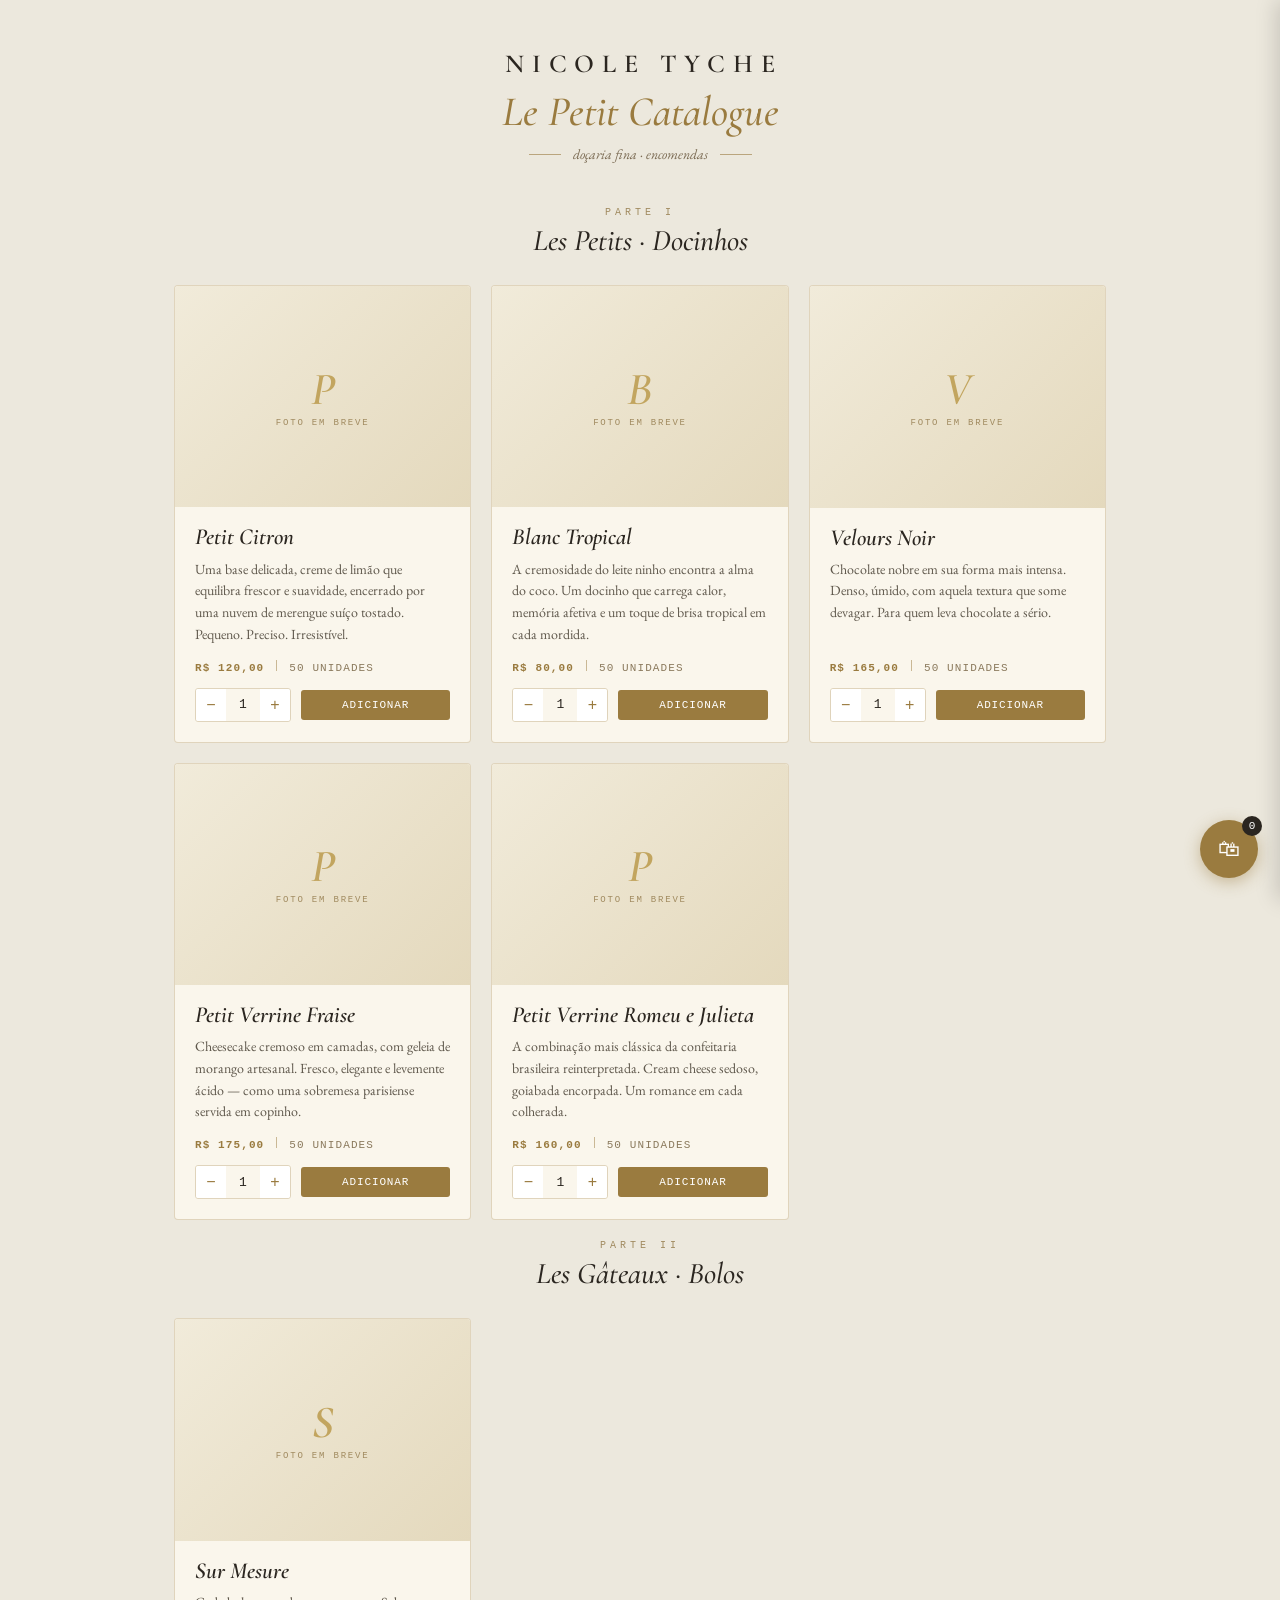
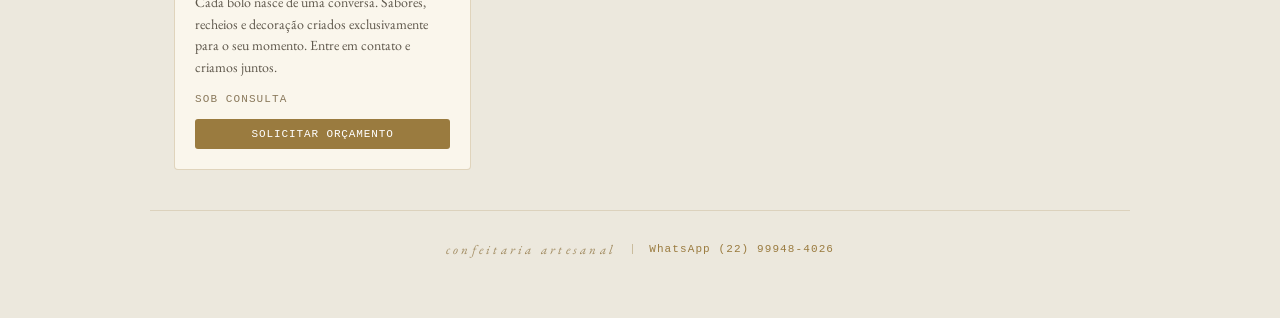
==== loja-online/index.html @ fed0089a "primeiro commit" ====
<!DOCTYPE html>
<html lang="pt-BR">
<head>
<meta charset="utf-8">
<meta name="viewport" content="width=device-width, initial-scale=1">
<title>Nicole Tyche · Loja</title>
<link rel="preconnect" href="https://fonts.googleapis.com">
<link rel="preconnect" href="https://fonts.gstatic.com" crossorigin>
<link href="https://fonts.googleapis.com/css2?family=Cormorant+Garamond:ital,wght@0,400;0,500;0,600;1,400;1,500;1,600&family=EB+Garamond:ital,wght@0,400;0,500;1,400&display=swap" rel="stylesheet">
<link rel="stylesheet" href="styles.css">
</head>
<body>

<header class="header">
  <div class="brand">Nicole Tyche</div>
  <h1 class="title">Le Petit Catalogue</h1>
  <div class="tagline">
    <span class="line"></span>
    <span class="text">doçaria fina · encomendas</span>
    <span class="line"></span>
  </div>
</header>

<main class="sheet">

  <section class="part">
    <div class="part-label">Parte I</div>
    <h2 class="part-title">Les Petits · Docinhos</h2>
  </section>

  <div class="grid" id="grid-docinhos"></div>

  <section class="part with-logo part-break">
    <div class="part-label">Parte II</div>
    <h2 class="part-title">Les Gâteaux · Bolos</h2>
  </section>

  <div class="grid" id="grid-bolos"></div>

</main>

<footer class="footer">
  <div class="row">
    <span class="label">confeitaria artesanal</span>
    <span class="sep"></span>
    <a href="https://wa.me/5522999484026">WhatsApp (22) 99948-4026</a>
  </div>
</footer>

<!-- BOTÃO FLUTUANTE DO CARRINHO -->
<button id="cart-toggle" class="cart-toggle" aria-label="Abrir carrinho">
  <span class="cart-icon">🛍</span>
  <span id="cart-count" class="cart-count">0</span>
</button>

<!-- PAINEL DO CARRINHO -->
<div id="cart-backdrop" class="cart-backdrop"></div>
<aside id="cart-panel" class="cart-panel">
  <div class="cart-header">
    <h3>Seu pedido</h3>
    <button id="cart-close" class="cart-close" aria-label="Fechar carrinho">×</button>
  </div>
  <div id="cart-items" class="cart-items"></div>
  <div class="cart-footer">
    <div class="cart-total">
      <span>Total</span>
      <span id="cart-total-value">R$ 0,00</span>
    </div>
    <button id="cart-checkout" class="cart-checkout" disabled>Finalizar pedido no WhatsApp</button>
  </div>
</aside>

<script src="products.js"></script>
<script src="cart.js"></script>
<script src="app.js"></script>
</body>
</html>
---- loja-online/styles.css ----
:root {
  --desk: #ece8dd;
  --card: #faf6ec;
  --border: rgba(154,123,63,0.28);
  --gold: #9a7b3f;
  --gold-light: #c2a55f;
  --ink: #2b2620;
  --text: #5f584c;
  --label: #a08a5f;
}

* { box-sizing: border-box; }

body {
  margin: 0;
  background: var(--desk);
  font-family: 'EB Garamond', serif;
  color: var(--ink);
}

a { color: var(--gold); }

/* ---------- header ---------- */

.header {
  text-align: center;
  padding: 48px 24px 24px;
}

.brand {
  font-family: 'Cormorant Garamond', serif;
  font-weight: 600;
  font-size: 26px;
  letter-spacing: 0.3em;
  text-transform: uppercase;
  margin-bottom: 12px;
  padding-left: 0.3em;
}

.title {
  font-family: 'Cormorant Garamond', serif;
  font-style: italic;
  font-weight: 500;
  font-size: 42px;
  line-height: 1;
  margin: 0 0 12px;
  color: var(--gold);
}

.tagline {
  display: flex;
  align-items: center;
  justify-content: center;
  gap: 12px;
  color: var(--gold);
}

.tagline .line { height: 1px; width: 32px; background: currentColor; opacity: 0.6; }
.tagline .text { font-style: italic; font-size: 14px; color: #7a6a52; }

/* ---------- sheet / parts ---------- */

.sheet {
  max-width: 980px;
  margin: 0 auto;
  padding: 0 24px 40px;
}

.part {
  text-align: center;
  padding-top: 20px;
  padding-bottom: 6px;
}

.part-label {
  font-family: 'Courier New', monospace;
  font-size: 10px;
  letter-spacing: 0.4em;
  text-transform: uppercase;
  color: var(--label);
  margin-bottom: 4px;
}

.part-title {
  font-family: 'Cormorant Garamond', serif;
  font-style: italic;
  font-weight: 500;
  font-size: 30px;
  margin: 0;
}

/* ---------- product grid ---------- */

.grid {
  display: grid;
  grid-template-columns: repeat(auto-fill, minmax(240px, 1fr));
  gap: 20px;
  padding-top: 20px;
}

.product {
  background: var(--card);
  border: 1px solid var(--border);
  border-radius: 4px;
  overflow: hidden;
  display: flex;
  flex-direction: column;
}

.product-media {
  aspect-ratio: 4 / 3;
  width: 100%;
  position: relative;
  background: linear-gradient(135deg, #f1ebda, #e4d9bd);
}

.product-media img {
  width: 100%;
  height: 100%;
  object-fit: cover;
  display: block;
}

.product-placeholder {
  width: 100%;
  height: 100%;
  display: flex;
  flex-direction: column;
  align-items: center;
  justify-content: center;
  gap: 6px;
}

.product-placeholder .letter {
  font-family: 'Cormorant Garamond', serif;
  font-style: italic;
  font-weight: 600;
  font-size: 46px;
  color: var(--gold-light);
  line-height: 1;
}

.product-placeholder .caption {
  font-family: 'Courier New', monospace;
  font-size: 9px;
  letter-spacing: 0.2em;
  text-transform: uppercase;
  color: var(--label);
}

.product-body {
  padding: 18px 20px 20px;
  display: flex;
  flex-direction: column;
  flex: 1;
}

.product-name {
  font-family: 'Cormorant Garamond', serif;
  font-style: italic;
  font-weight: 600;
  font-size: 23px;
  line-height: 1.1;
  margin: 0 0 8px;
}

.product-desc {
  font-size: 14px;
  line-height: 1.55;
  color: var(--text);
  margin: 0 0 14px;
  flex: 1;
}

.product-meta {
  display: flex;
  align-items: baseline;
  gap: 12px;
  font-family: 'Courier New', monospace;
  font-size: 11px;
  letter-spacing: 0.1em;
  text-transform: uppercase;
  color: #8a795c;
  margin-bottom: 14px;
}

.product-price { color: var(--gold); font-weight: 700; }
.product-sep { height: 11px; width: 1px; background: rgba(154,123,63,0.5); }

.product-actions {
  display: flex;
  align-items: center;
  gap: 10px;
}

.qty-stepper {
  display: flex;
  align-items: center;
  border: 1px solid var(--border);
  border-radius: 3px;
  overflow: hidden;
}

.qty-stepper button {
  width: 30px;
  height: 32px;
  border: none;
  background: #fff;
  color: var(--gold);
  font-size: 16px;
  cursor: pointer;
}

.qty-stepper button:hover { background: var(--card); }

.qty-stepper .qty-value {
  width: 34px;
  text-align: center;
  font-family: 'Courier New', monospace;
  font-size: 13px;
}

.add-btn, .quote-btn {
  flex: 1;
  border: none;
  border-radius: 3px;
  background: var(--gold);
  color: #fff;
  font-family: 'Courier New', monospace;
  font-size: 11px;
  letter-spacing: 0.08em;
  text-transform: uppercase;
  padding: 9px 12px;
  cursor: pointer;
  transition: background 0.15s;
}

.add-btn:hover, .quote-btn:hover { background: #86692f; }

.add-btn.added { background: #6f8f5f; }

/* ---------- footer ---------- */

.footer {
  text-align: center;
  padding: 30px 24px 60px;
  border-top: 1px solid rgba(154,123,63,0.2);
  max-width: 980px;
  margin: 0 auto;
}

.footer .row {
  display: flex;
  align-items: center;
  justify-content: center;
  gap: 16px;
  flex-wrap: wrap;
}

.footer .label {
  font-style: italic;
  font-size: 13px;
  letter-spacing: 0.25em;
  color: var(--label);
  text-transform: lowercase;
}

.footer .sep { height: 10px; width: 1px; background: rgba(154,123,63,0.4); }

.footer a {
  font-family: 'Courier New', monospace;
  font-size: 11px;
  letter-spacing: 0.1em;
  text-decoration: none;
}

/* ---------- cart toggle button ---------- */

.cart-toggle {
  position: fixed;
  right: 22px;
  bottom: 22px;
  width: 58px;
  height: 58px;
  border-radius: 50%;
  border: none;
  background: var(--gold);
  color: #fff;
  font-size: 22px;
  display: flex;
  align-items: center;
  justify-content: center;
  cursor: pointer;
  box-shadow: 0 4px 16px rgba(154,123,63,0.45);
  z-index: 40;
  transition: background 0.15s;
}

.cart-toggle:hover {
  background: #86692f;
}

.cart-count {
  position: absolute;
  top: -4px;
  right: -4px;
  background: var(--ink);
  color: #fff;
  font-family: 'Courier New', monospace;
  font-size: 11px;
  min-width: 20px;
  height: 20px;
  border-radius: 10px;
  display: flex;
  align-items: center;
  justify-content: center;
  padding: 0 4px;
}

/* ---------- cart panel ---------- */

.cart-backdrop {
  position: fixed;
  inset: 0;
  background: rgba(20,17,12,0.35);
  opacity: 0;
  pointer-events: none;
  transition: opacity 0.2s;
  z-index: 45;
}

.cart-panel {
  position: fixed;
  top: 0;
  right: 0;
  height: 100%;
  width: min(380px, 100%);
  background: #fff;
  box-shadow: -4px 0 20px rgba(0,0,0,0.15);
  transform: translateX(100%);
  transition: transform 0.25s ease;
  z-index: 50;
  display: flex;
  flex-direction: column;
}

body.cart-open .cart-panel { transform: translateX(0); }
body.cart-open .cart-backdrop { opacity: 1; pointer-events: auto; }
body.cart-open { overflow: hidden; }

.cart-header {
  display: flex;
  align-items: center;
  justify-content: space-between;
  padding: 20px 22px;
  border-bottom: 1px solid var(--border);
}

.cart-header h3 {
  font-family: 'Cormorant Garamond', serif;
  font-style: italic;
  font-size: 24px;
  margin: 0;
}

.cart-close {
  border: none;
  background: none;
  font-size: 26px;
  line-height: 1;
  color: var(--text);
  cursor: pointer;
  width: 44px;
  height: 44px;
  display: flex;
  align-items: center;
  justify-content: center;
  margin: -10px -10px -10px 0;
}

.cart-items {
  flex: 1;
  overflow-y: auto;
  padding: 10px 22px;
}

.cart-empty {
  text-align: center;
  color: var(--text);
  font-style: italic;
  padding: 40px 10px;
}

.cart-item {
  display: flex;
  gap: 12px;
  padding: 14px 0;
  border-bottom: 1px solid rgba(154,123,63,0.15);
}

.cart-item-info { flex: 1; }

.cart-item-name {
  font-family: 'Cormorant Garamond', serif;
  font-style: italic;
  font-weight: 600;
  font-size: 17px;
  margin-bottom: 4px;
}

.cart-item-unit {
  font-family: 'Courier New', monospace;
  font-size: 10px;
  color: var(--label);
  text-transform: uppercase;
  letter-spacing: 0.08em;
  margin-bottom: 8px;
}

.cart-item-row {
  display: flex;
  align-items: center;
  justify-content: space-between;
}

.cart-item-price {
  font-family: 'Courier New', monospace;
  font-size: 12px;
  color: var(--gold);
  font-weight: 700;
}

.cart-item-remove {
  border: none;
  background: none;
  color: #a04b4b;
  font-size: 11px;
  text-decoration: underline;
  cursor: pointer;
  font-family: 'Courier New', monospace;
}

.cart-footer {
  padding: 18px 22px 24px;
  border-top: 1px solid var(--border);
}

.cart-total {
  display: flex;
  justify-content: space-between;
  align-items: baseline;
  font-family: 'Courier New', monospace;
  font-size: 13px;
  letter-spacing: 0.05em;
  text-transform: uppercase;
  margin-bottom: 14px;
}

#cart-total-value {
  font-size: 18px;
  color: var(--gold);
  font-weight: 700;
}

.cart-checkout {
  width: 100%;
  border: none;
  border-radius: 3px;
  background: #25913a;
  color: #fff;
  font-family: 'Courier New', monospace;
  font-size: 12px;
  letter-spacing: 0.08em;
  text-transform: uppercase;
  padding: 13px;
  cursor: pointer;
}

.cart-checkout:disabled {
  background: #b7b2a5;
  cursor: not-allowed;
}

/* ---------- mobile ---------- */

@media (max-width: 600px) {
  .header { padding: 32px 16px 20px; }
  .title { font-size: 30px; }
  .sheet { padding: 0 14px 30px; }
  .grid { grid-template-columns: 1fr 1fr; gap: 12px; }
  .product-body { padding: 12px 14px 14px; }
  .product-name { font-size: 18px; }
  .product-desc { font-size: 12.5px; -webkit-line-clamp: 3; display: -webkit-box; -webkit-box-orient: vertical; overflow: hidden; }
  .product-actions { flex-wrap: wrap; }
  .cart-panel { width: 100%; }
}
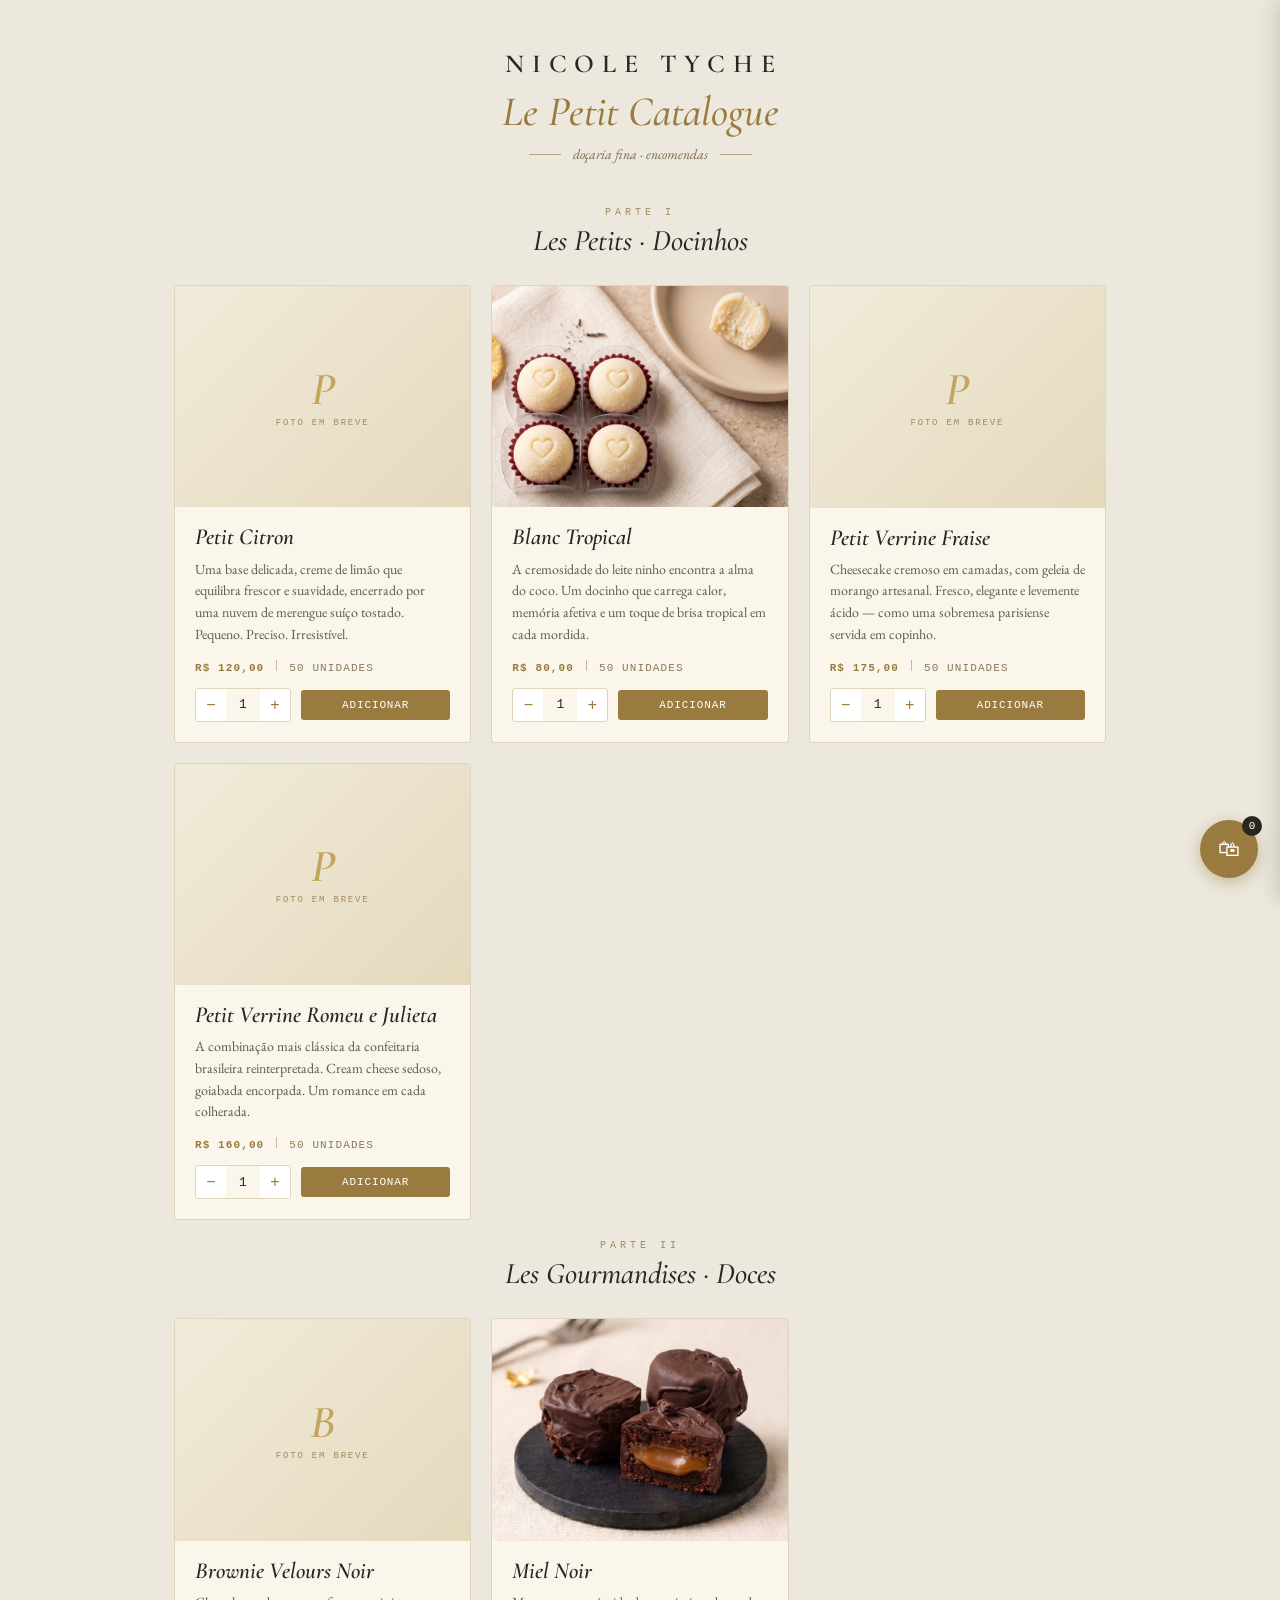
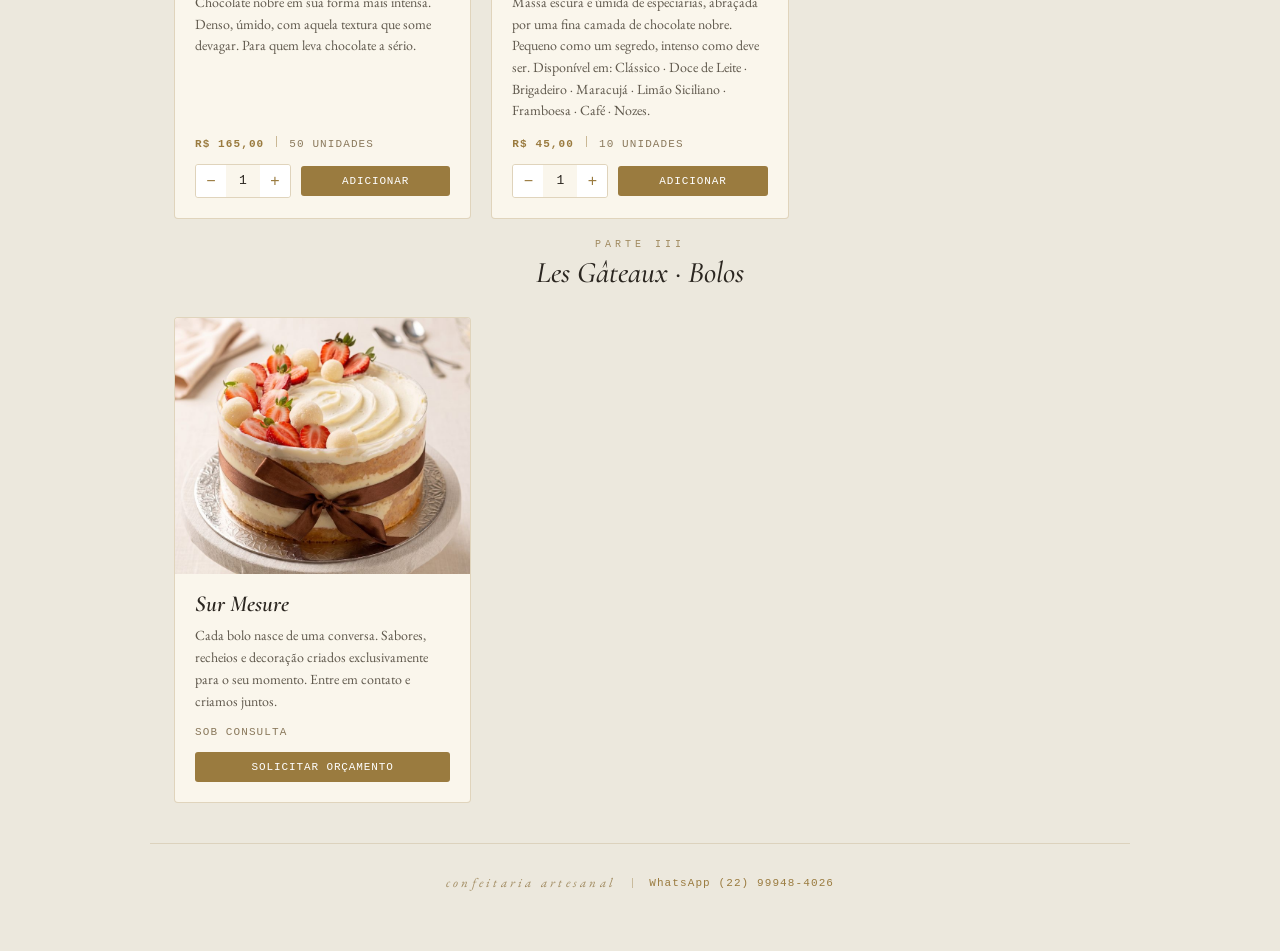
==== commit 3d348cc5: "incluido de 3 imagens" ====
--- a/loja-online/index.html
+++ b/loja-online/index.html
@@ -32,6 +32,13 @@
 
   <section class="part with-logo part-break">
     <div class="part-label">Parte II</div>
+    <h2 class="part-title">Les Gourmandises · Doces</h2>
+  </section>
+
+  <div class="grid" id="grid-doces"></div>
+
+  <section class="part with-logo part-break">
+    <div class="part-label">Parte III</div>
     <h2 class="part-title">Les Gâteaux · Bolos</h2>
   </section>
 
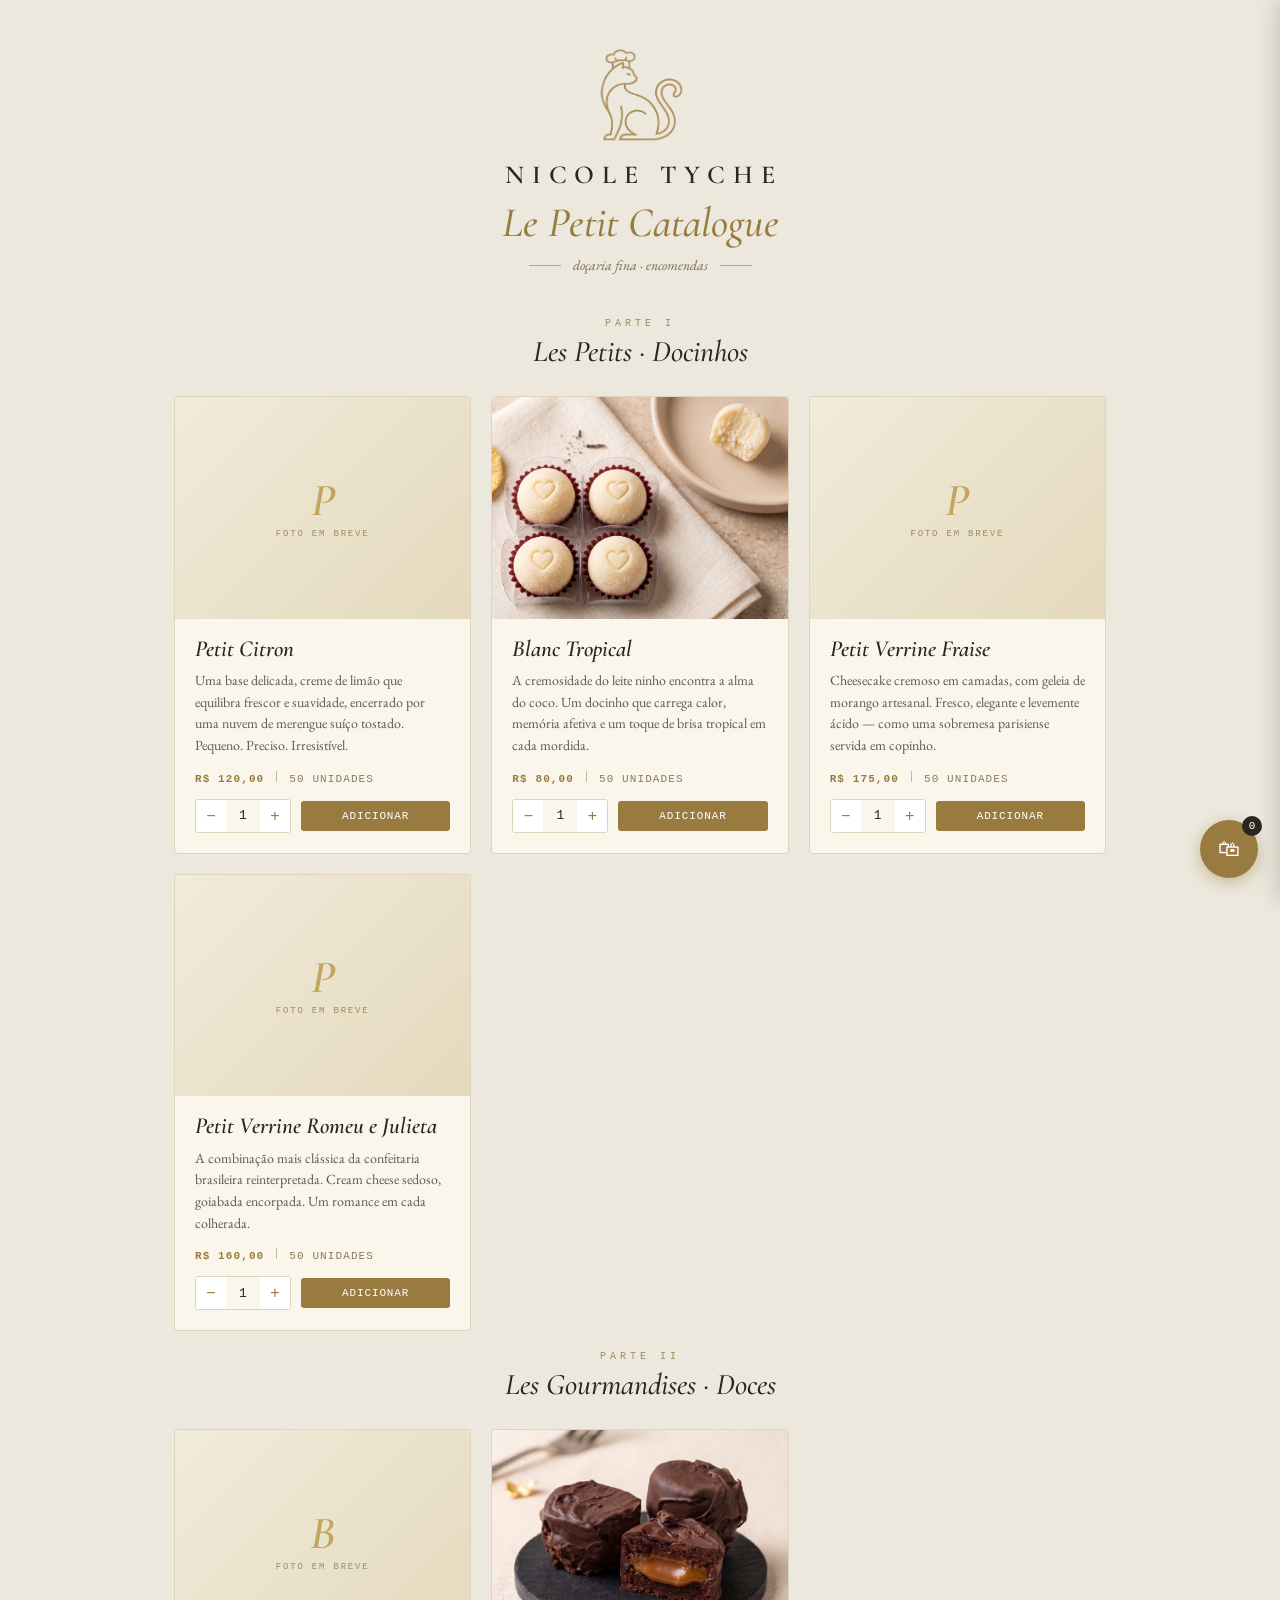
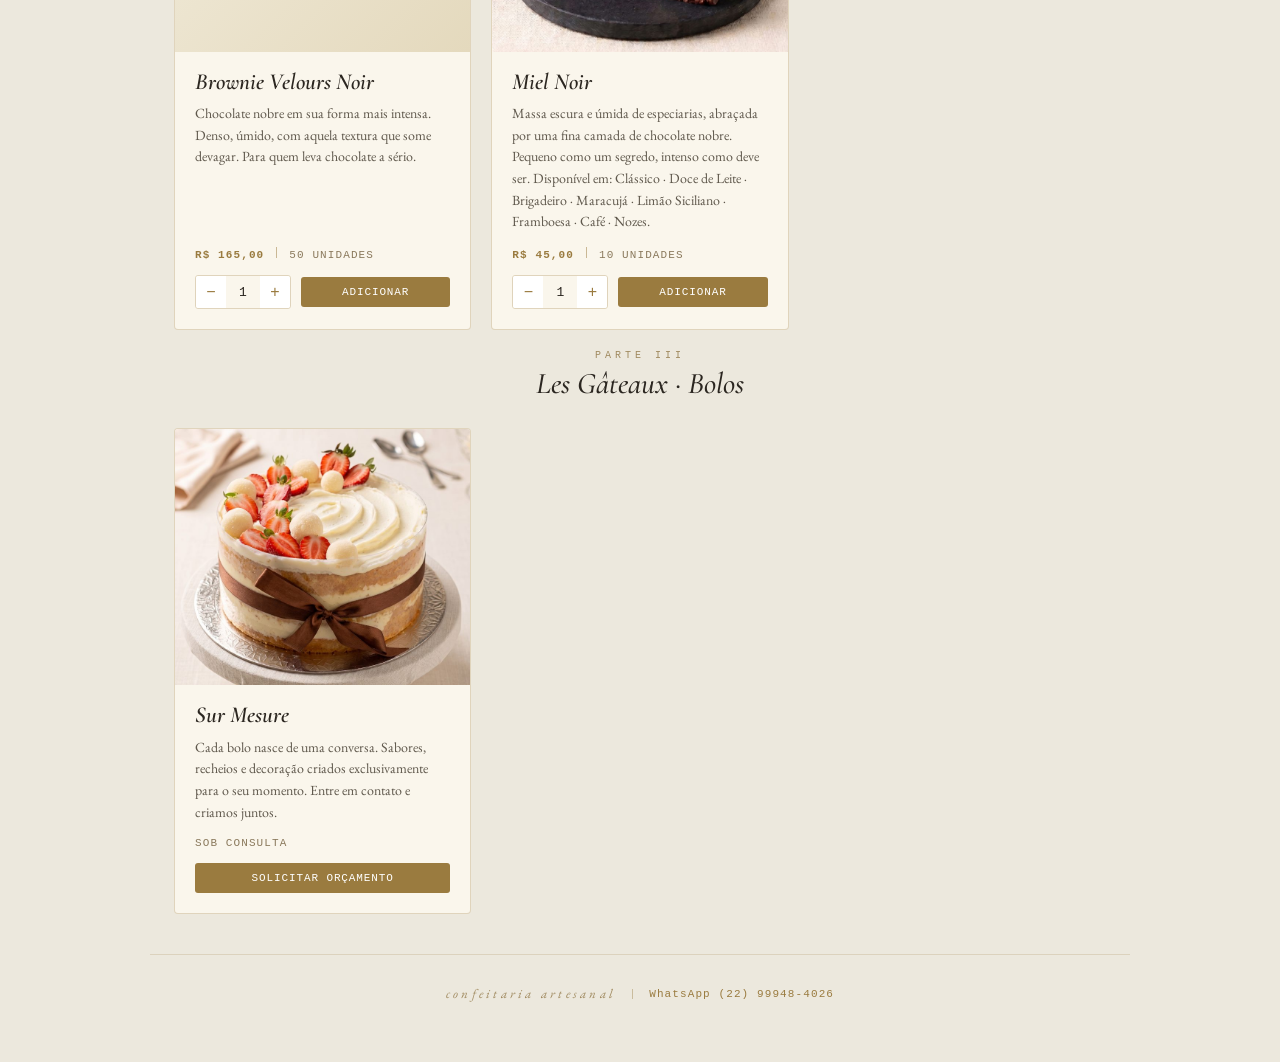
==== commit e7ad3e2c: "atualização logo" ====
--- a/loja-online/index.html
+++ b/loja-online/index.html
@@ -12,6 +12,7 @@
 <body>
 
 <header class="header">
+  <img src="assets/logo.png" alt="Nicole Tyche" class="logo">
   <div class="brand">Nicole Tyche</div>
   <h1 class="title">Le Petit Catalogue</h1>
   <div class="tagline">
--- a/loja-online/styles.css
+++ b/loja-online/styles.css
@@ -25,6 +25,13 @@
 .header {
   text-align: center;
   padding: 48px 24px 24px;
+}
+
+.header .logo {
+  width: 90px;
+  height: auto;
+  margin: 0 auto 16px;
+  display: block;
 }
 
 .brand {
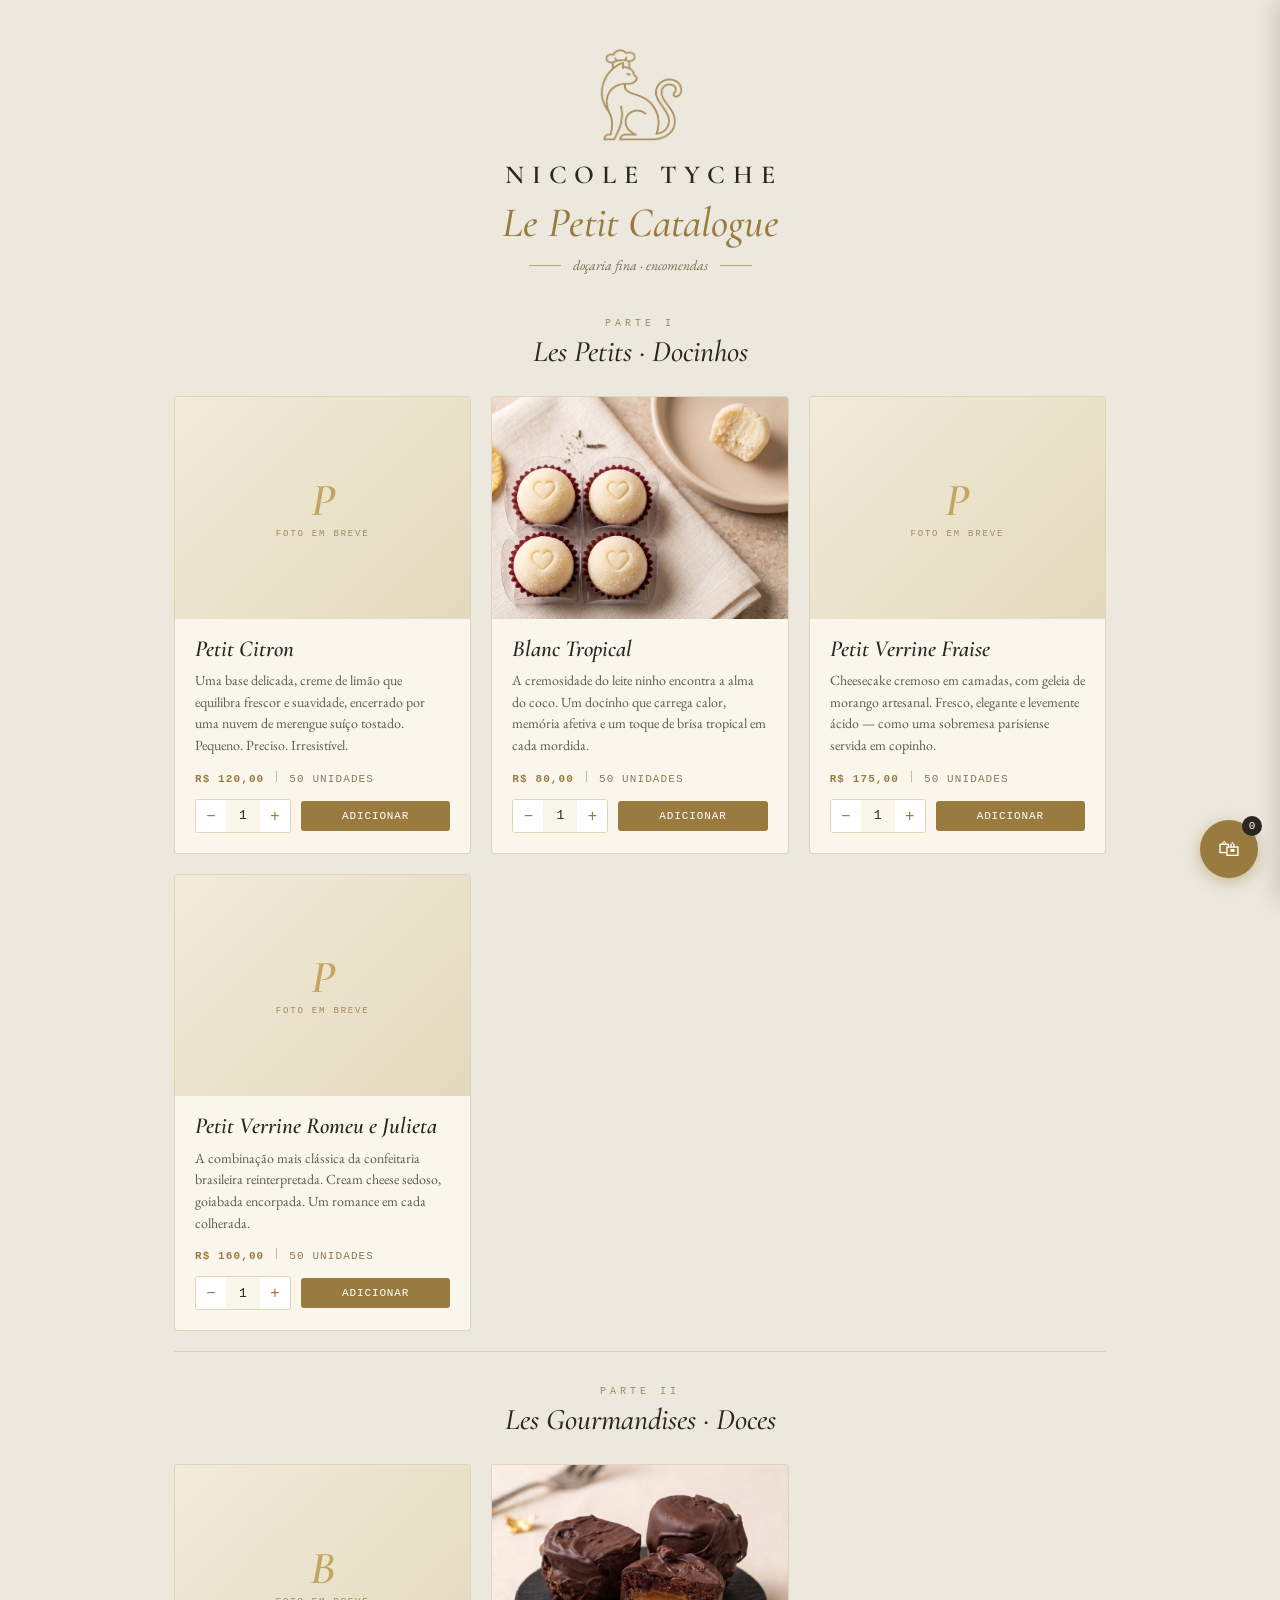
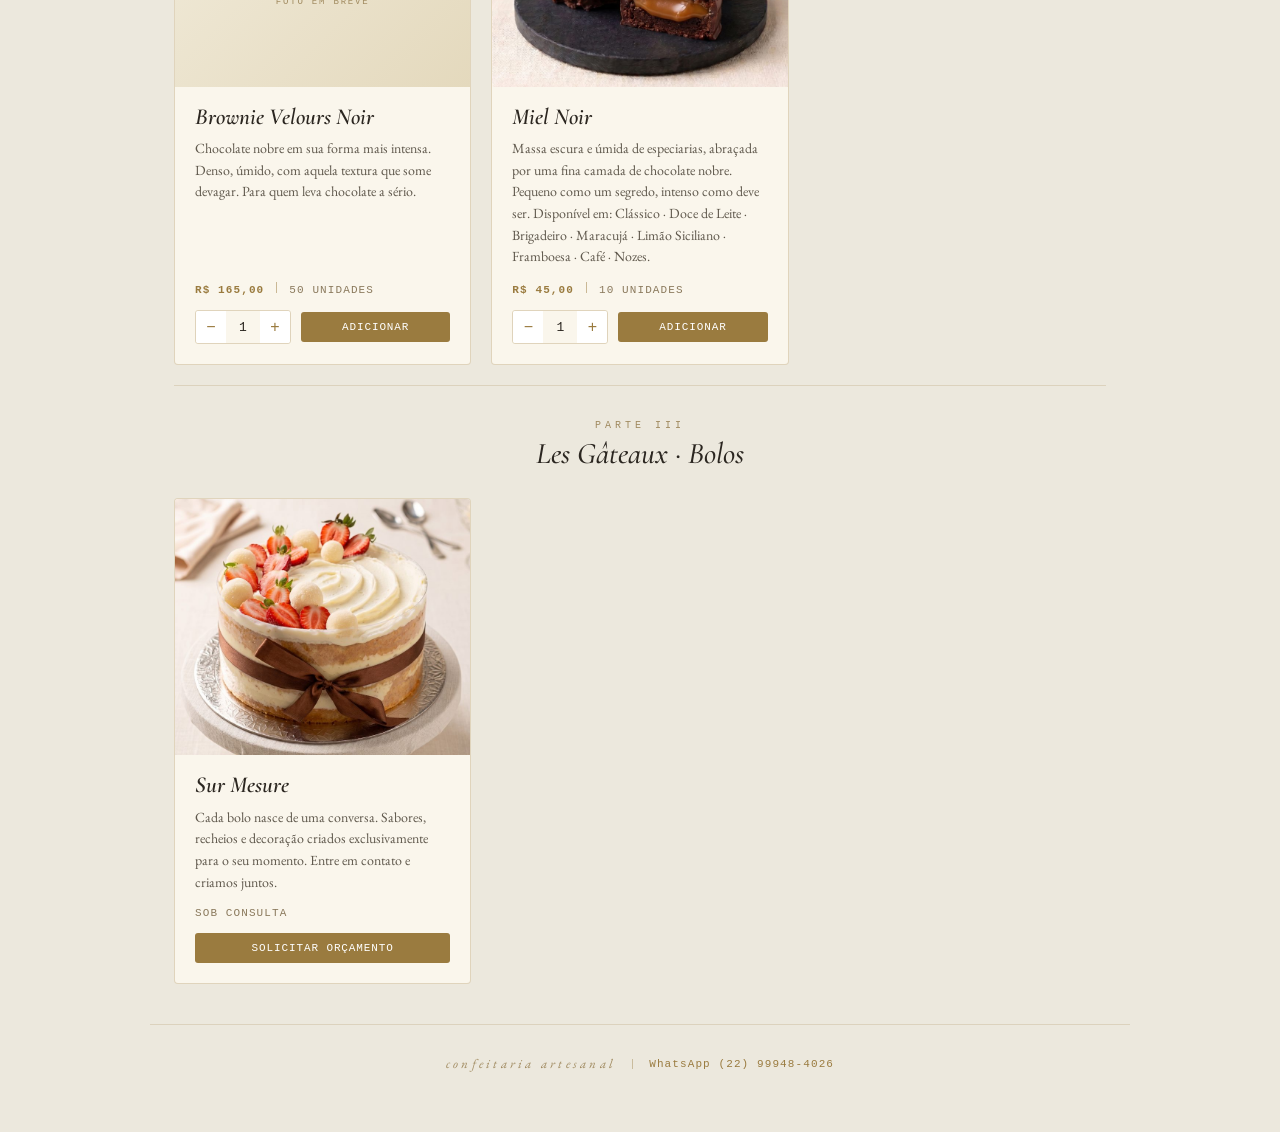
==== commit 72e59946: "Torna categorias do catálogo dirigidas por dados Seções e grades agora são geradas a partir de CATEG" ====
--- a/loja-online/index.html
+++ b/loja-online/index.html
@@ -22,30 +22,7 @@
   </div>
 </header>
 
-<main class="sheet">
-
-  <section class="part">
-    <div class="part-label">Parte I</div>
-    <h2 class="part-title">Les Petits · Docinhos</h2>
-  </section>
-
-  <div class="grid" id="grid-docinhos"></div>
-
-  <section class="part with-logo part-break">
-    <div class="part-label">Parte II</div>
-    <h2 class="part-title">Les Gourmandises · Doces</h2>
-  </section>
-
-  <div class="grid" id="grid-doces"></div>
-
-  <section class="part with-logo part-break">
-    <div class="part-label">Parte III</div>
-    <h2 class="part-title">Les Gâteaux · Bolos</h2>
-  </section>
-
-  <div class="grid" id="grid-bolos"></div>
-
-</main>
+<main class="sheet" id="catalog"></main>
 
 <footer class="footer">
   <div class="row">
--- a/loja-online/styles.css
+++ b/loja-online/styles.css
@@ -77,6 +77,12 @@
   text-align: center;
   padding-top: 20px;
   padding-bottom: 6px;
+}
+
+.part.divider {
+  margin-top: 20px;
+  padding-top: 34px;
+  border-top: 1px solid rgba(154,123,63,0.2);
 }
 
 .part-label {
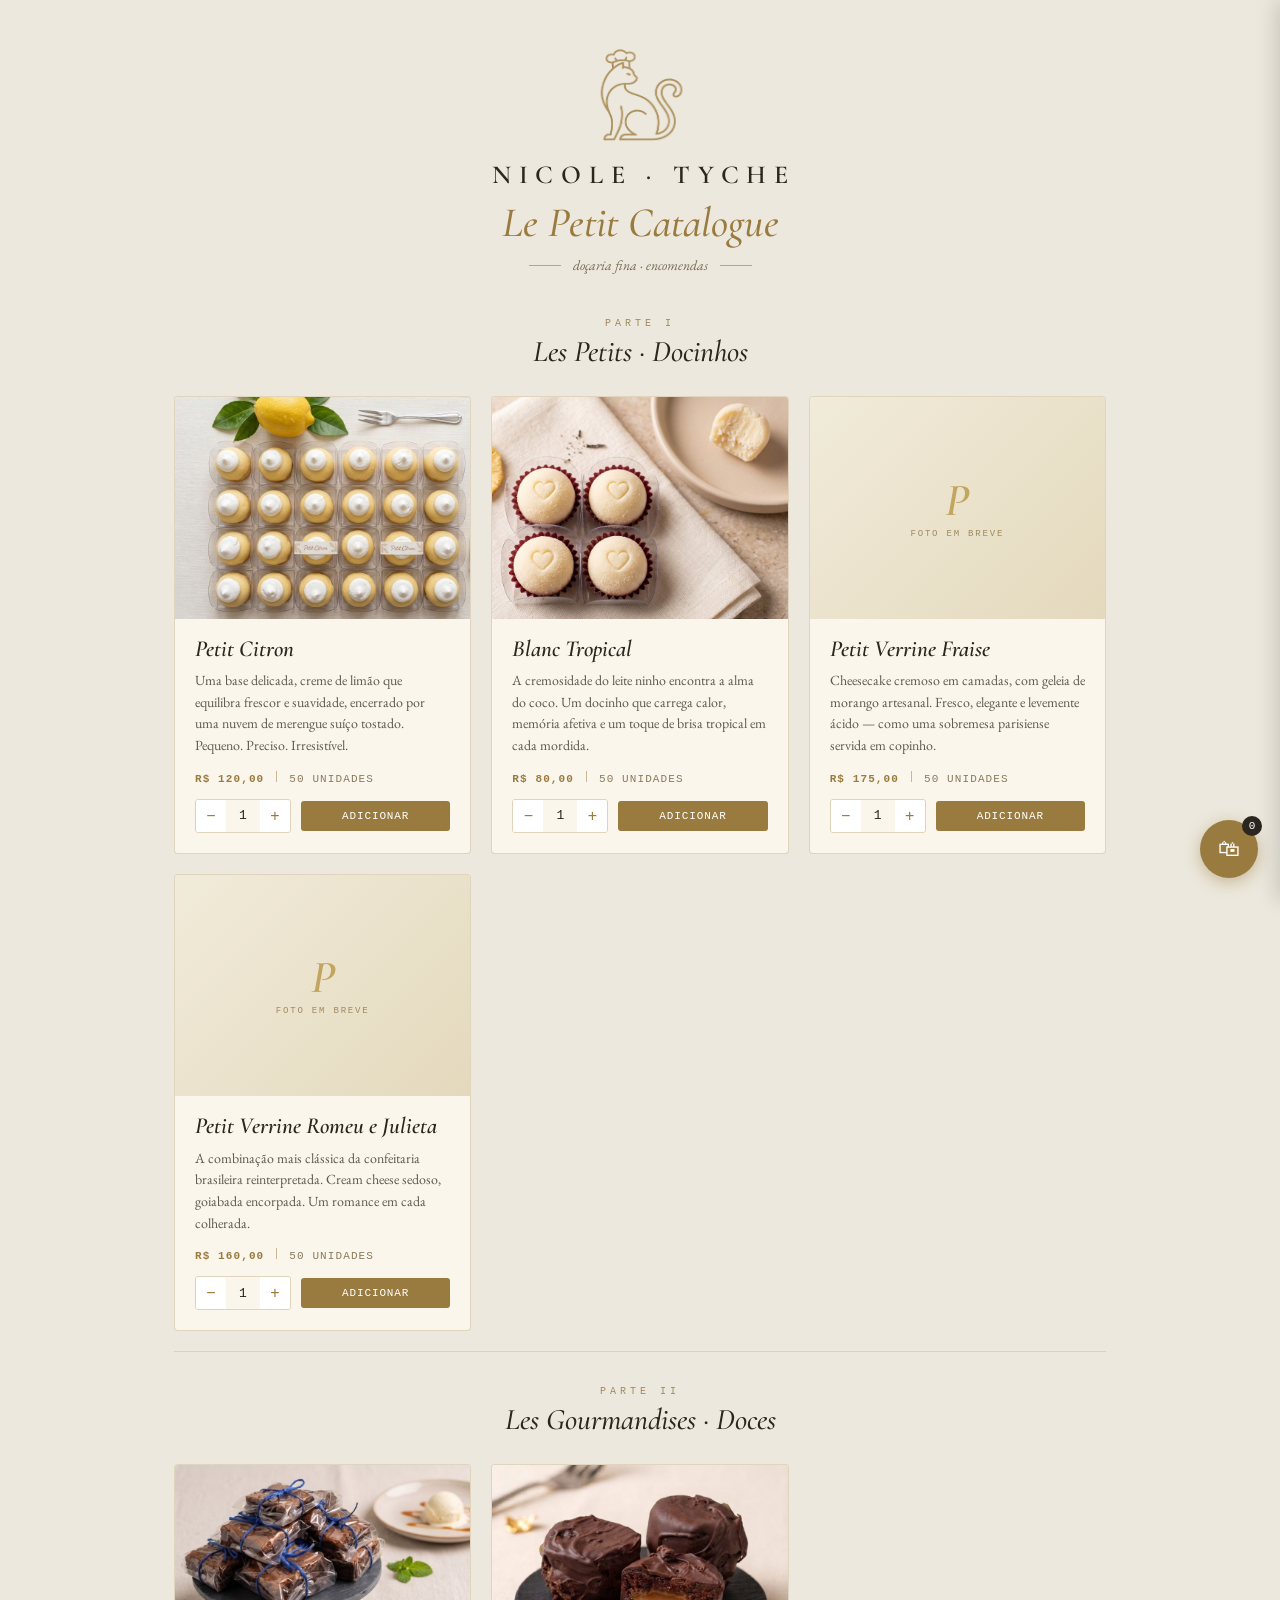
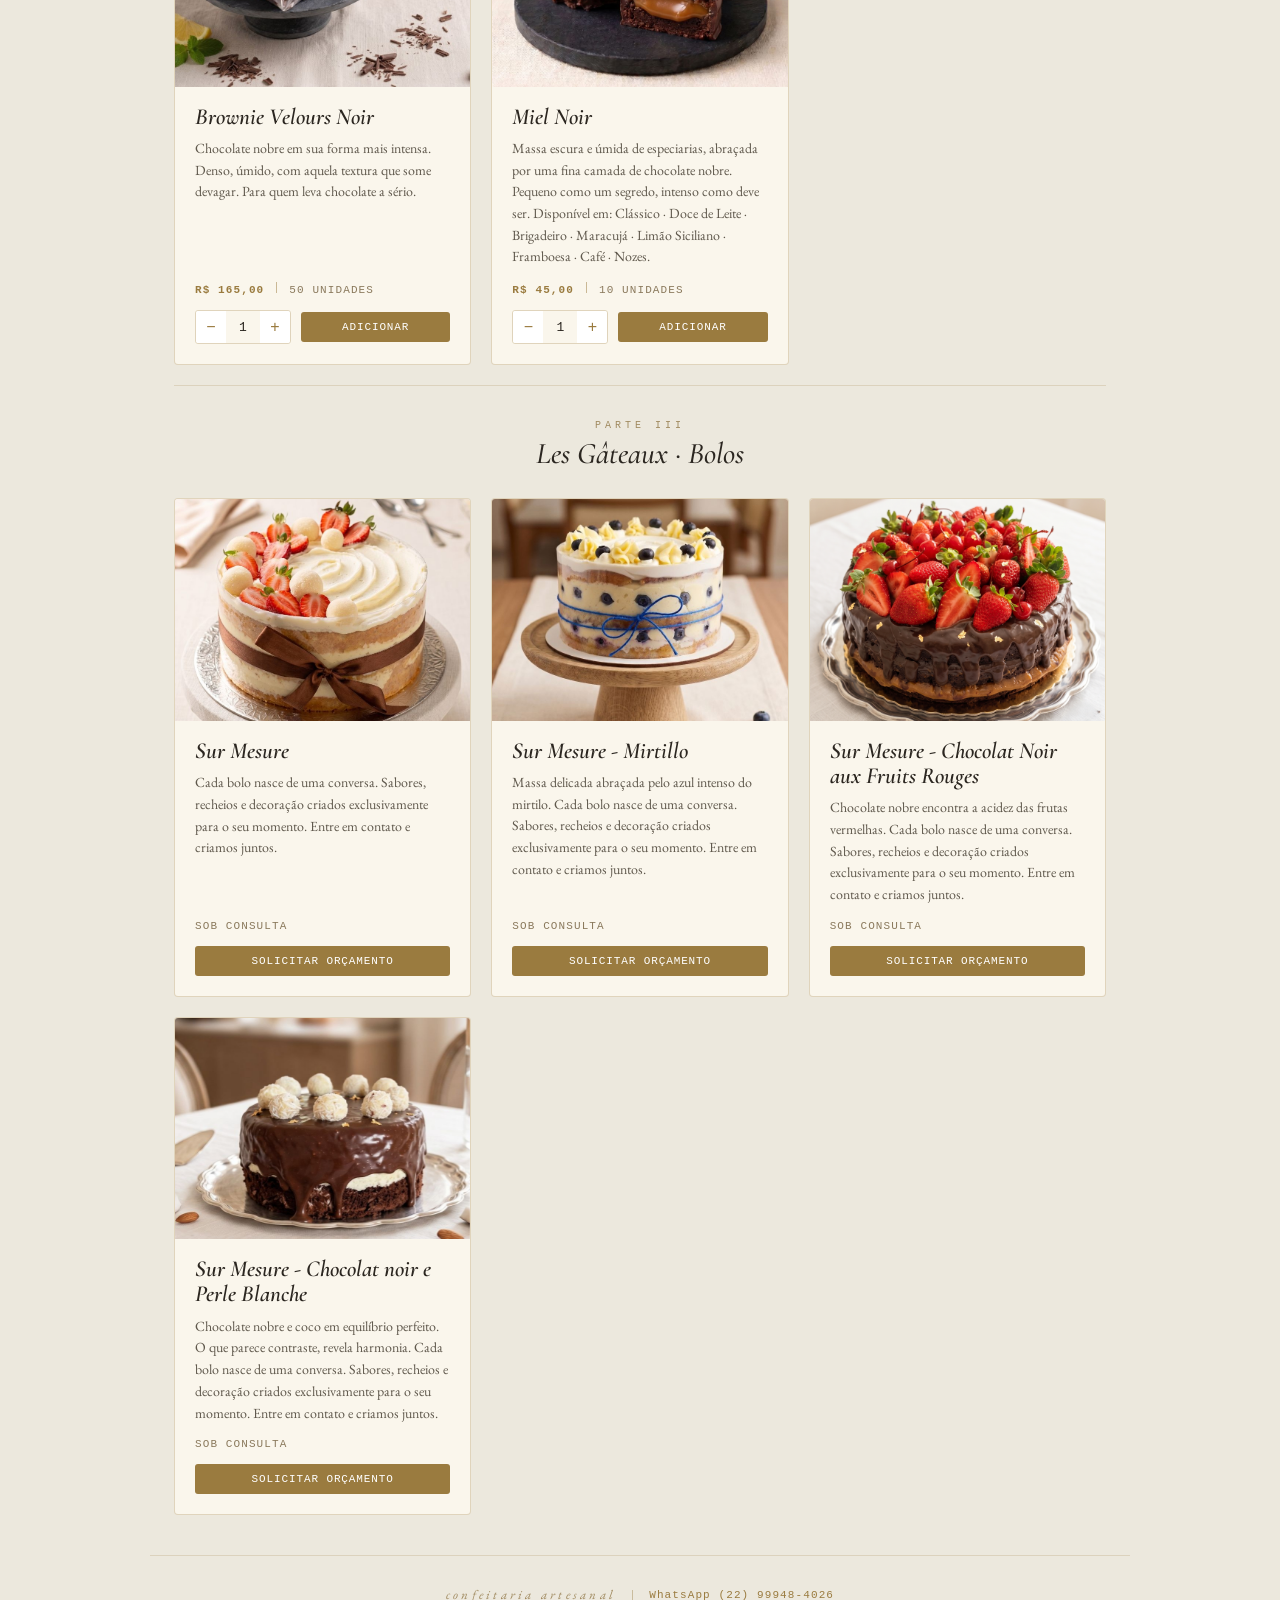
==== commit 587b7b27: "atualização abertura da pagina" ====
--- a/loja-online/index.html
+++ b/loja-online/index.html
@@ -1,62 +1,68 @@
 <!DOCTYPE html>
 <html lang="pt-BR">
+
 <head>
-<meta charset="utf-8">
-<meta name="viewport" content="width=device-width, initial-scale=1">
-<title>Nicole Tyche · Loja</title>
-<link rel="preconnect" href="https://fonts.googleapis.com">
-<link rel="preconnect" href="https://fonts.gstatic.com" crossorigin>
-<link href="https://fonts.googleapis.com/css2?family=Cormorant+Garamond:ital,wght@0,400;0,500;0,600;1,400;1,500;1,600&family=EB+Garamond:ital,wght@0,400;0,500;1,400&display=swap" rel="stylesheet">
-<link rel="stylesheet" href="styles.css">
+  <meta charset="utf-8">
+  <meta name="viewport" content="width=device-width, initial-scale=1">
+  <title>Nicole Tyche · Loja</title>
+  <link rel="icon" href="assets/favicon.ico">
+  <link rel="preconnect" href="https://fonts.googleapis.com">
+  <link rel="preconnect" href="https://fonts.gstatic.com" crossorigin>
+  <link
+    href="https://fonts.googleapis.com/css2?family=Cormorant+Garamond:ital,wght@0,400;0,500;0,600;1,400;1,500;1,600&family=EB+Garamond:ital,wght@0,400;0,500;1,400&display=swap"
+    rel="stylesheet">
+  <link rel="stylesheet" href="styles.css">
 </head>
+
 <body>
 
-<header class="header">
-  <img src="assets/logo.png" alt="Nicole Tyche" class="logo">
-  <div class="brand">Nicole Tyche</div>
-  <h1 class="title">Le Petit Catalogue</h1>
-  <div class="tagline">
-    <span class="line"></span>
-    <span class="text">doçaria fina · encomendas</span>
-    <span class="line"></span>
-  </div>
-</header>
+  <header class="header">
+    <img src="assets/logo.png" alt="Nicole Tyche" class="logo">
+    <div class="brand">Nicole · Tyche</div>
+    <h1 class="title">Le Petit Catalogue</h1>
+    <div class="tagline">
+      <span class="line"></span>
+      <span class="text">doçaria fina · encomendas</span>
+      <span class="line"></span>
+    </div>
+  </header>
 
-<main class="sheet" id="catalog"></main>
+  <main class="sheet" id="catalog"></main>
 
-<footer class="footer">
-  <div class="row">
-    <span class="label">confeitaria artesanal</span>
-    <span class="sep"></span>
-    <a href="https://wa.me/5522999484026">WhatsApp (22) 99948-4026</a>
-  </div>
-</footer>
+  <footer class="footer">
+    <div class="row">
+      <span class="label">confeitaria artesanal</span>
+      <span class="sep"></span>
+      <a href="https://wa.me/5522999484026">WhatsApp (22) 99948-4026</a>
+    </div>
+  </footer>
 
-<!-- BOTÃO FLUTUANTE DO CARRINHO -->
-<button id="cart-toggle" class="cart-toggle" aria-label="Abrir carrinho">
-  <span class="cart-icon">🛍</span>
-  <span id="cart-count" class="cart-count">0</span>
-</button>
+  <!-- BOTÃO FLUTUANTE DO CARRINHO -->
+  <button id="cart-toggle" class="cart-toggle" aria-label="Abrir carrinho">
+    <span class="cart-icon">🛍</span>
+    <span id="cart-count" class="cart-count">0</span>
+  </button>
 
-<!-- PAINEL DO CARRINHO -->
-<div id="cart-backdrop" class="cart-backdrop"></div>
-<aside id="cart-panel" class="cart-panel">
-  <div class="cart-header">
-    <h3>Seu pedido</h3>
-    <button id="cart-close" class="cart-close" aria-label="Fechar carrinho">×</button>
-  </div>
-  <div id="cart-items" class="cart-items"></div>
-  <div class="cart-footer">
-    <div class="cart-total">
-      <span>Total</span>
-      <span id="cart-total-value">R$ 0,00</span>
+  <!-- PAINEL DO CARRINHO -->
+  <div id="cart-backdrop" class="cart-backdrop"></div>
+  <aside id="cart-panel" class="cart-panel">
+    <div class="cart-header">
+      <h3>Seu pedido</h3>
+      <button id="cart-close" class="cart-close" aria-label="Fechar carrinho">×</button>
     </div>
-    <button id="cart-checkout" class="cart-checkout" disabled>Finalizar pedido no WhatsApp</button>
-  </div>
-</aside>
+    <div id="cart-items" class="cart-items"></div>
+    <div class="cart-footer">
+      <div class="cart-total">
+        <span>Total</span>
+        <span id="cart-total-value">R$ 0,00</span>
+      </div>
+      <button id="cart-checkout" class="cart-checkout" disabled>Finalizar pedido no WhatsApp</button>
+    </div>
+  </aside>
 
-<script src="products.js"></script>
-<script src="cart.js"></script>
-<script src="app.js"></script>
+  <script src="products.js"></script>
+  <script src="cart.js"></script>
+  <script src="app.js"></script>
 </body>
+
 </html>
--- a/loja-online/styles.css
+++ b/loja-online/styles.css
@@ -32,6 +32,18 @@
   height: auto;
   margin: 0 auto 16px;
   display: block;
+  animation: fade-rise 0.7s ease both;
+}
+
+@keyframes fade-rise {
+  from {
+    opacity: 0;
+    transform: translateY(16px);
+  }
+  to {
+    opacity: 1;
+    transform: translateY(0);
+  }
 }
 
 .brand {
@@ -42,6 +54,8 @@
   text-transform: uppercase;
   margin-bottom: 12px;
   padding-left: 0.3em;
+  animation: fade-rise 0.7s ease both;
+  animation-delay: 0.15s;
 }
 
 .title {
@@ -52,6 +66,8 @@
   line-height: 1;
   margin: 0 0 12px;
   color: var(--gold);
+  animation: fade-rise 0.7s ease both;
+  animation-delay: 0.3s;
 }
 
 .tagline {
@@ -60,6 +76,8 @@
   justify-content: center;
   gap: 12px;
   color: var(--gold);
+  animation: fade-rise 0.7s ease both;
+  animation-delay: 0.45s;
 }
 
 .tagline .line { height: 1px; width: 32px; background: currentColor; opacity: 0.6; }
@@ -132,6 +150,11 @@
   height: 100%;
   object-fit: cover;
   display: block;
+  transition: transform 0.35s ease;
+}
+
+.product:hover .product-media img {
+  transform: scale(1.08);
 }
 
 .product-placeholder {
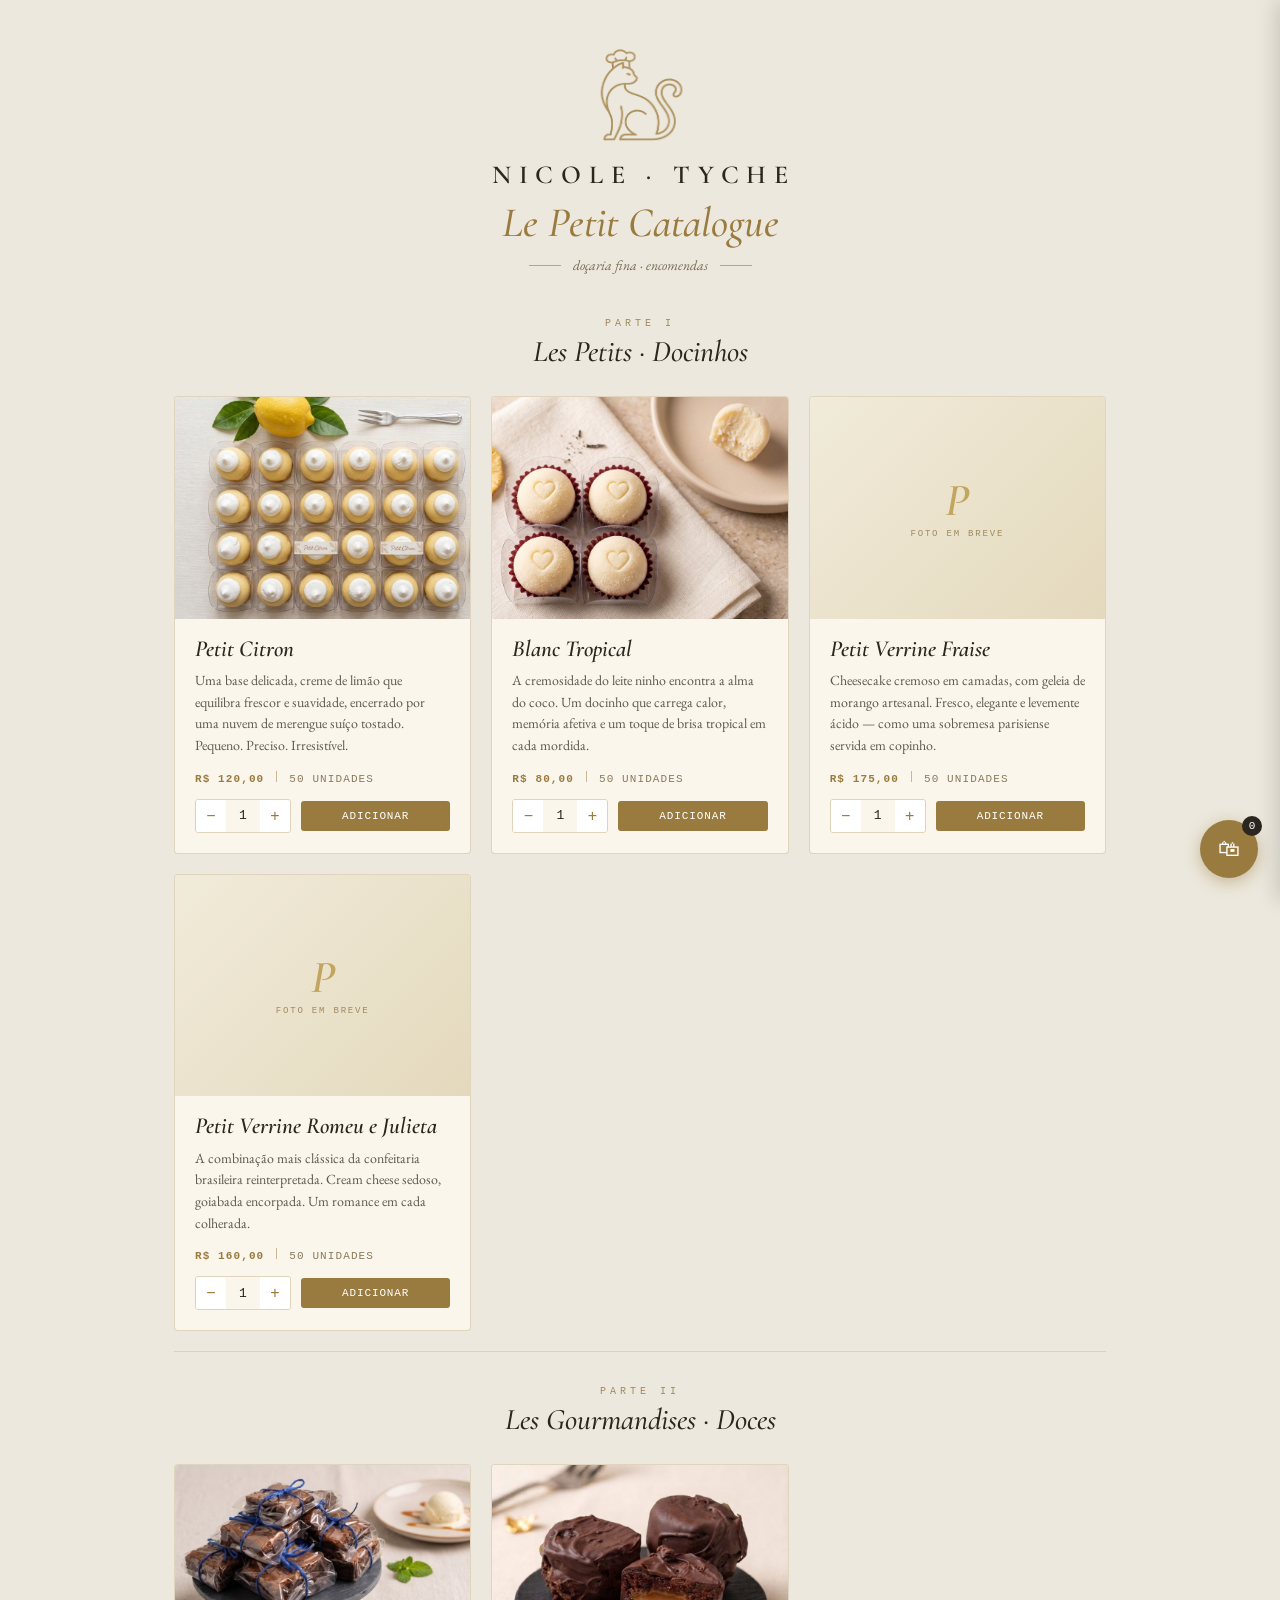
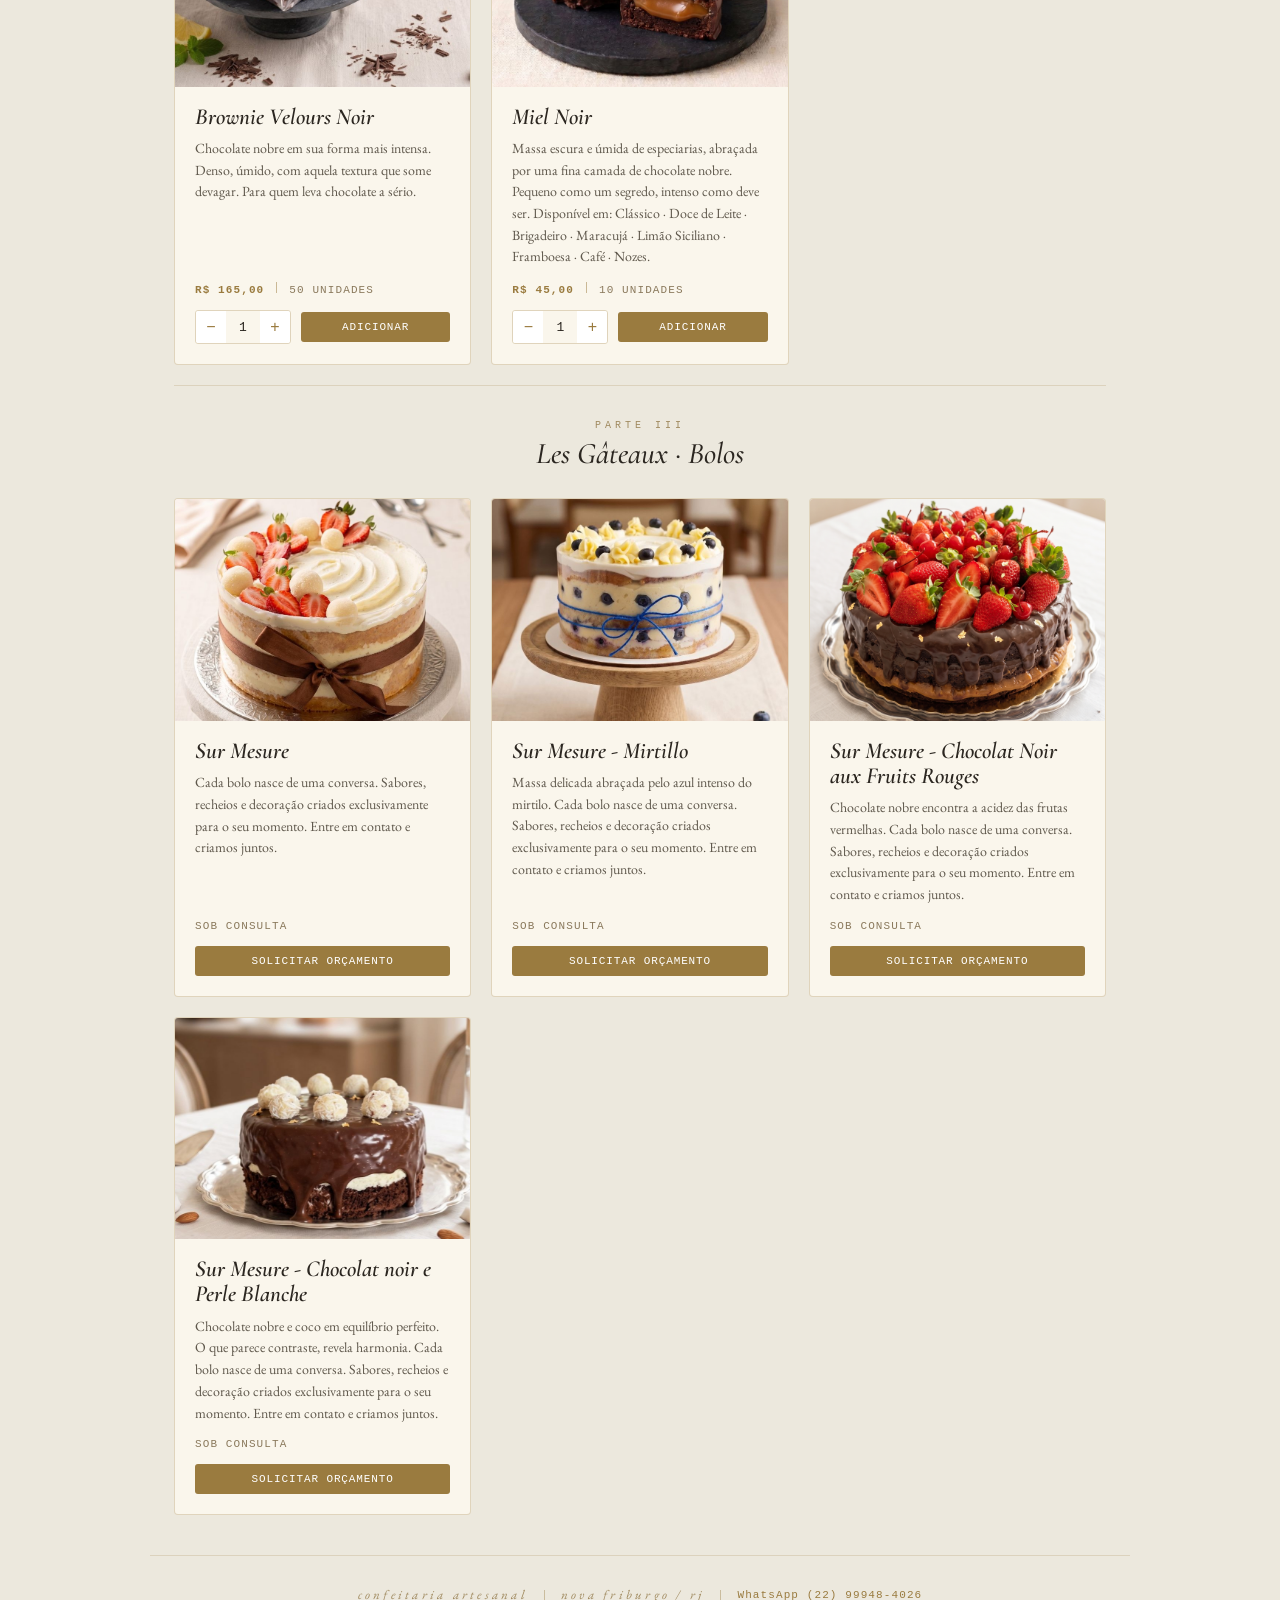
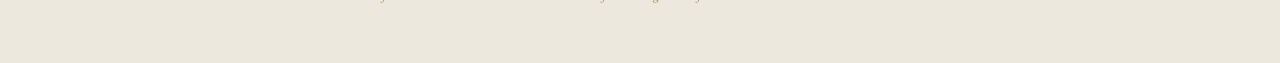
==== commit e536b0df: "cidade no rodape" ====
--- a/loja-online/index.html
+++ b/loja-online/index.html
@@ -33,6 +33,8 @@
     <div class="row">
       <span class="label">confeitaria artesanal</span>
       <span class="sep"></span>
+      <span class="label">Nova Friburgo / RJ</span>
+      <span class="sep"></span>
       <a href="https://wa.me/5522999484026">WhatsApp (22) 99948-4026</a>
     </div>
   </footer>
